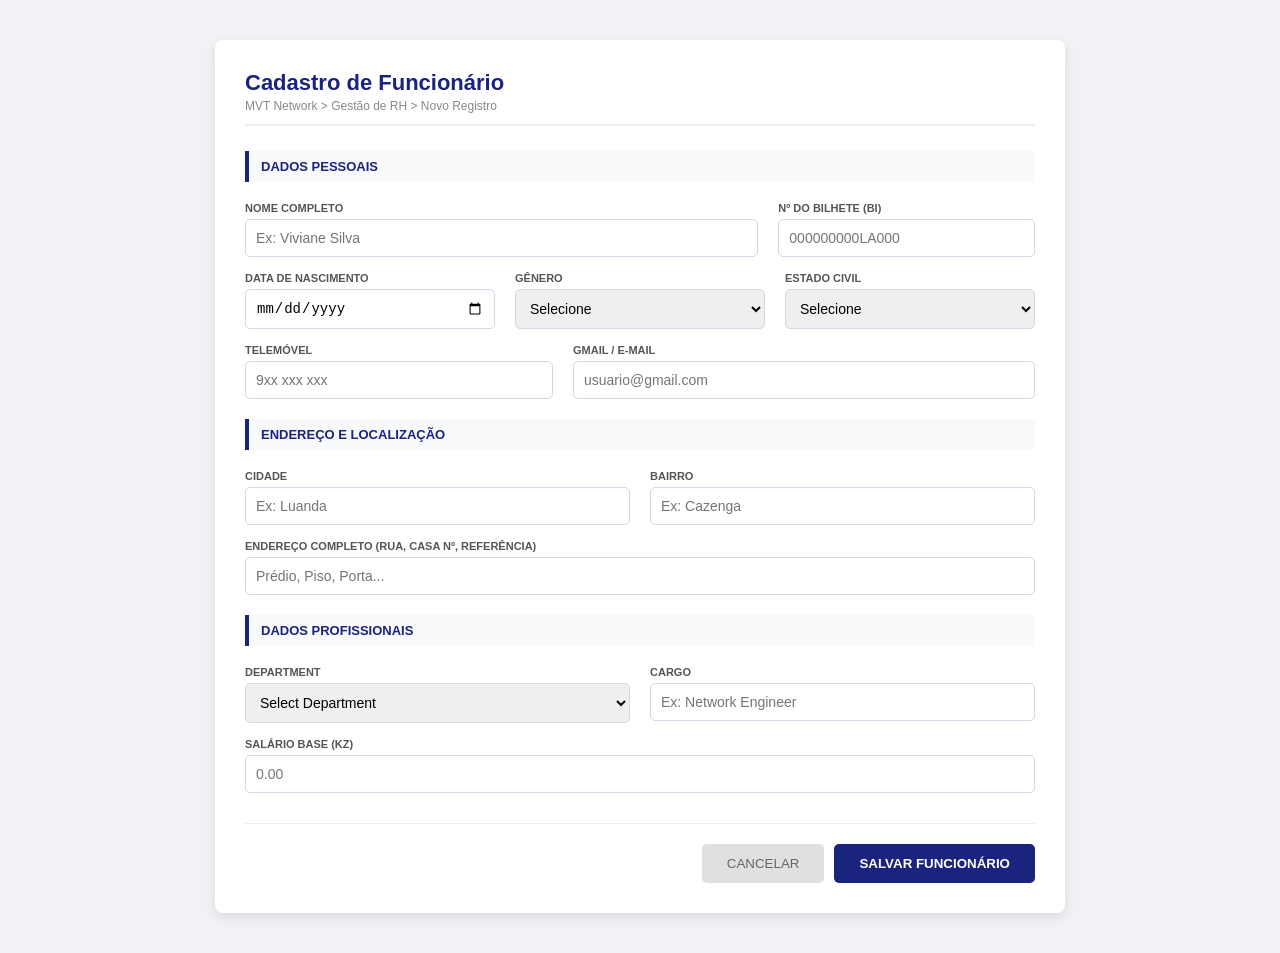
==== DESENVOLVIMENTO_WEB/HTML/cadastro.html @ 9e67fe34 "primeira versão do projecto" ====
<!DOCTYPE html>
<html lang="pt">
<head>
    <meta charset="UTF-8">
    <meta name="viewport" content="width=device-width, initial-scale=1.0">
    <title>MVT Network - Cadastro</title>
    <link rel="stylesheet" href="../CSS/Cadastro.css">
</head>
<body>

    <div class="main-container">
        <header>
            <h1>Cadastro de Funcionário</h1>
            <span>MVT Network > Gestão de RH > Novo Registro</span>
        </header>

        <form>
            <div class="form-section">
                <div class="section-title">DADOS PESSOAIS</div>
                
                <div class="row">
                    <div class="field" style="flex: 2;">
                        <label>Nome Completo</label>
                        <input type="text" placeholder="Ex: Viviane Silva" required>
                    </div>
                    <div class="field">
                        <label>Nº do Bilhete (BI)</label>
                        <input type="text" placeholder="000000000LA000" required>
                    </div>
                </div>

                <div class="row">
                    <div class="field">
                        <label>Data de Nascimento</label>
                        <input type="date" required>
                    </div>
                    <div class="field">
                        <label>Gênero</label>
                        <select required>
                            <option value="" disabled selected>Selecione</option>
                            <option value="F">Feminino</option>
                            <option value="M">Masculino</option>
                        </select>
                    </div>
                    <div class="field">
                        <label>Estado Civil</label>
                        <select required>
                            <option value="" disabled selected>Selecione</option>
                            <option value="S">Solteiro(a)</option>
                            <option value="C">Casado(a)</option>
                        </select>
                    </div>
                </div>

                <div class="row">
                    <div class="field">
                        <label>Telemóvel</label>
                        <input type="tel" placeholder="9xx xxx xxx" required>
                    </div>
                    <div class="field" style="flex: 1.5;">
                        <label>Gmail / E-mail</label>
                        <input type="email" placeholder="usuario@gmail.com" required>
                    </div>
                </div>
            </div>

            <div class="form-section">
                <div class="section-title">ENDEREÇO E LOCALIZAÇÃO</div>
                <div class="row">
                    <div class="field">
                        <label>Cidade</label>
                        <input type="text" placeholder="Ex: Luanda" required>
                    </div>
                    <div class="field">
                        <label>Bairro</label>
                        <input type="text" placeholder="Ex: Cazenga" required>
                    </div>
                </div>
                <div class="row">
                    <div class="field">
                        <label>Endereço Completo (Rua, Casa nº, Referência)</label>
                        <input type="text" placeholder="Prédio, Piso, Porta..." required>
                    </div>
                </div>
            </div>

            <div class="form-section">
                <div class="section-title">DADOS PROFISSIONAIS</div>
                <div class="row">
                    <div class="field">
                        <label>Department</label>
                        <select required>
                            <option value="" disabled selected>Select Department</option>
                            <option value="infra">IT Infrastructure</option>
                            <option value="cyber">Cybersecurity</option>
                            <option value="dev">Software Development</option>
                            <option value="hr">Human Resources</option>
                        </select>
                    </div>
                    <div class="field">
                        <label>Cargo</label>
                        <input type="text" placeholder="Ex: Network Engineer" required>
                    </div>
                </div>
                <div class="field">
                    <label for="">Salário Base (KZ)</label>
                    <input type="number" placeholder="0.00" step="0.01" required>
                </div>
            </div>

            <div class="actions">
                <button type="button" class="btn-cancel">CANCELAR</button>
                <button type="submit" class="btn-save">SALVAR FUNCIONÁRIO</button>
            </div>
        </form>
    </div>

</body>
</html>
---- DESENVOLVIMENTO_WEB/CSS/Cadastro.css ----
* {
    margin: 0;
    padding: 0;
    box-sizing: border-box;
}

body {
    font-family: 'Segoe UI', sans-serif;
    background-color: #f0f2f5; 
    padding: 40px 20px;
    display: flex;
    justify-content: center;
}

.main-container {
    background-color: #ffffff;
    width: 100%;
    max-width: 850px; 
    padding: 30px;
    border-radius: 8px;
    box-shadow: 0 4px 12px rgba(0,0,0,0.1);
}

header {
    margin-bottom: 25px;
    border-bottom: 2px solid #eee;
    padding-bottom: 10px;
}

h1 {
    color: #1a237e; 
    font-size: 22px;
}

header span {
    color: #888;
    font-size: 12px;
}

.section-title {
    background-color: #f8f9fa;
    padding: 8px 12px;
    color: #1a237e;
    font-weight: bold;
    font-size: 13px;
    margin: 20px 0;
    border-left: 4px solid #1a237e;
}


.row {
    display: flex;
    gap: 20px;
    margin-bottom: 15px;
}

.field {
    flex: 1; /* Faz os campos dividirem a linha igualmente */
    display: flex;
    flex-direction: column;
}

label {
    font-size: 11px;
    font-weight: bold;
    color: #555;
    margin-bottom: 5px;
    text-transform: uppercase;
}

input, select {
    padding: 10px;
    border: 1px solid #d1d9e6;
    border-radius: 5px;
    font-size: 14px;
    outline: none;
}

input:focus {
    border-color: #1a237e;
}


.actions {
    display: flex;
    justify-content: flex-end;
    gap: 10px;
    margin-top: 30px;
    padding-top: 20px;
    border-top: 1px solid #eee;
}

.btn-save {
    background-color: #1a237e;
    color: white;
    border: none;
    padding: 12px 25px;
    border-radius: 5px;
    font-weight: bold;
    cursor: pointer;
}

.btn-cancel {
    background-color: #e0e0e0;
    color: #666;
    border: none;
    padding: 12px 25px;
    border-radius: 5px;
    cursor: pointer;
}
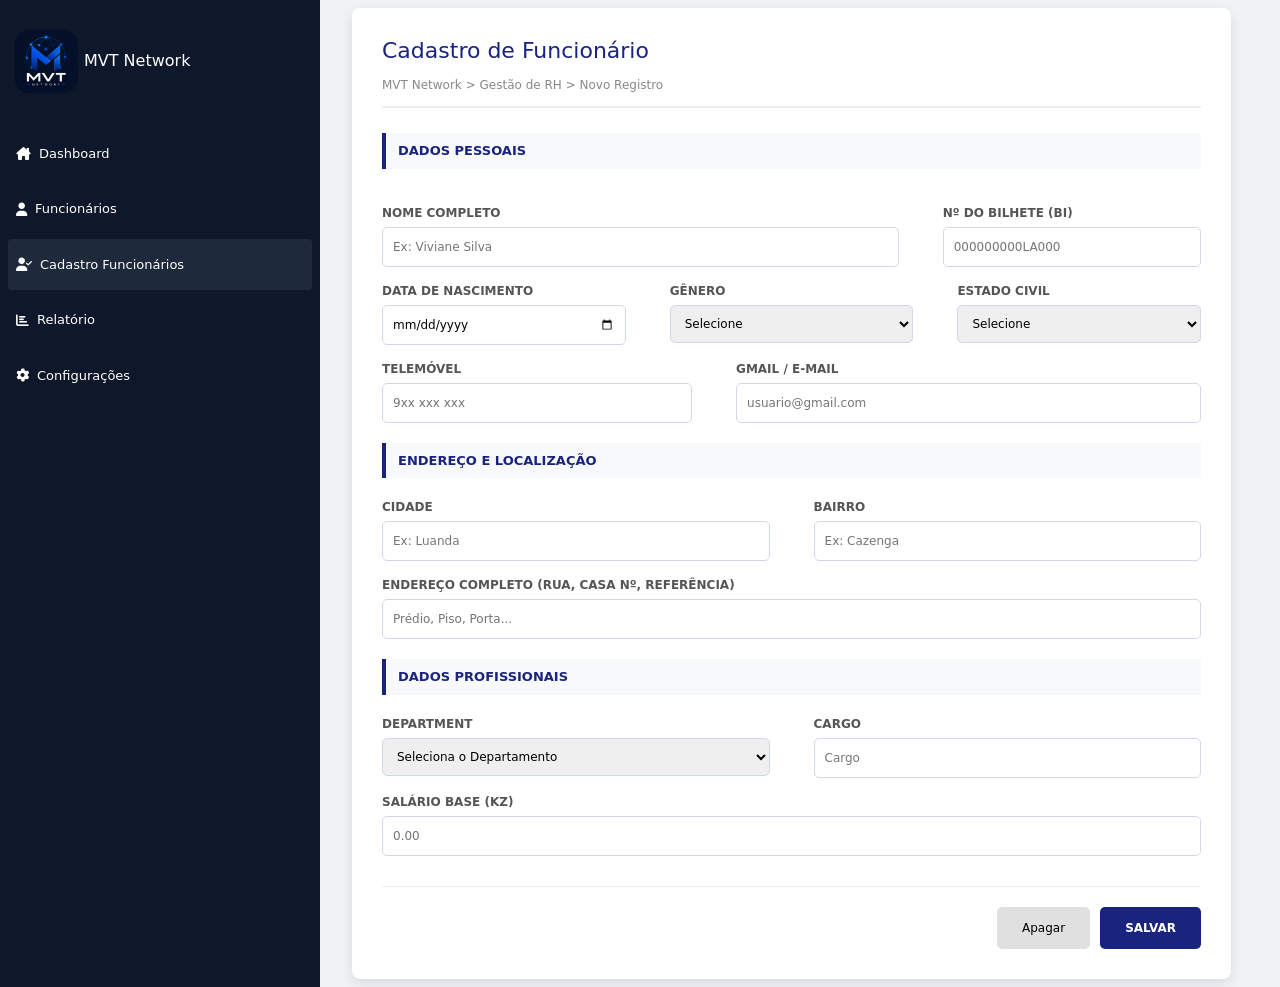
==== commit d95f8ce1: "adicionada exibicao na tabela" ====
--- a/DESENVOLVIMENTO_WEB/HTML/cadastro.html
+++ b/DESENVOLVIMENTO_WEB/HTML/cadastro.html
@@ -1,119 +1,158 @@
 <!DOCTYPE html>
 <html lang="pt">
+
 <head>
     <meta charset="UTF-8">
     <meta name="viewport" content="width=device-width, initial-scale=1.0">
     <title>MVT Network - Cadastro</title>
+    <link
+        href="https://fonts.googleapis.com/css2?family=Inter:ital,opsz,wght@0,14..32,100..900;1,14..32,100..900&display=swap"
+        rel="stylesheet">
+    <link
+        href="https://fonts.googleapis.com/css2?family=Inter:ital,opsz,wght@0,14..32,100..900;1,14..32,100..900&display=swap"
+        rel="stylesheet">
+    <link href="https://cdn.jsdelivr.net/npm/bootstrap@5.3.8/dist/css/bootstrap.min.css" rel="stylesheet"
+        integrity="sha384-sRIl4kxILFvY47J16cr9ZwB07vP4J8+LH7qKQnuqkuIAvNWLzeN8tE5YBujZqJLB" crossorigin="anonymous">
+    <link rel="stylesheet" href="https://cdn.jsdelivr.net/npm/bootstrap-icons@1.13.1/font/bootstrap-icons.min.css">
+    <link rel="stylesheet" href="https://cdnjs.cloudflare.com/ajax/libs/font-awesome/6.5.1/css/all.min.css">
     <link rel="stylesheet" href="../CSS/Cadastro.css">
 </head>
+
 <body>
+    <div class="row h-100 m-0 p-0" style="width: 100%;">
+        <div class="col-3 side-bar m-0 p-0 px-2 pt-4">
+            <h2 class="text-white fs-6"><img src="../IMG/BackgroundEraser_20260527_082200551.png" alt="logo"
+                    class="img-fluid w-25"><span>MVT Network</span></h2>
+            <ul class="list-unstyled mt-4 pt-1 d-flex flex-column gap-1">
+                <li><a href="dashboard.html" class="focus text-decoration-none text-white fs-6 px-2  py-3 rounded-1 mx-0"><i
+                            class="fa-solid fa-house-chimney"></i><span class="ms-2">Dashboard</span></a></li>
+                <li><a href="Funcionario.html" class="text-decoration-none text-white fs-6 px-2 py-3 rounded-1"><i
+                            class="fa-solid fa-user"></i><span class="ms-2">Funcionários</span></a></li>
+                <li><a href="#" class="text-decoration-none text-white fs-6 px-2 py-3 rounded-1"><i
+                            class="fa-solid fa-user-check"></i><span class="ms-2">Cadastro Funcionários</span></a></li>
+                <li><a href="Relatorio.html" class="text-decoration-none text-white fs-6 px-2 py-3 rounded-1"><i
+                            class="fa-solid fa-chart-bar"></i><span class="ms-2">Relatório</span></a></li>
+                <li><a href="Configuracoes.html" class="text-decoration-none text-white fs-6 px-2 py-3 rounded-1"><i
+                            class="fa-solid fa-gear"></i><span class="ms-2">Configurações</span></a></li>
+            </ul>
+        </div>
+        <div class="col-8">
+            <div class="main-container my-2">
+                <header>
+                    <h1 id="tituloCadastro">Cadastro de Funcionário</h1>
+                    <span>MVT Network > Gestão de RH > Novo Registro</span>
+                </header>
 
-    <div class="main-container">
-        <header>
-            <h1>Cadastro de Funcionário</h1>
-            <span>MVT Network > Gestão de RH > Novo Registro</span>
-        </header>
+                <form id="formulario" action="../HTML/Funcionario.html" method="POST">
+                    <div class="form-section">
+                        <div class="section-title">DADOS PESSOAIS</div>
 
-        <form>
-            <div class="form-section">
-                <div class="section-title">DADOS PESSOAIS</div>
-                
-                <div class="row">
-                    <div class="field" style="flex: 2;">
-                        <label>Nome Completo</label>
-                        <input type="text" placeholder="Ex: Viviane Silva" required>
+                        <div class="row">
+                            <div class="field"><input type="hidden" id="id"></div>
+                        </div>
+                        <div class="row">
+                            <div class="field" style="flex: 2;">
+                                <label>Nome Completo</label>
+                                <input type="text" placeholder="Ex: Viviane Silva" required id="nome">
+                            </div>
+                            <div class="field">
+                                <label>Nº do Bilhete (BI)</label>
+                                <input type="text" placeholder="000000000LA000" required id="bi">
+                            </div>
+                        </div>
+
+                        <div class="row">
+                            <div class="field">
+                                <label>Data de Nascimento</label>
+                                <input type="date" required id="dataNascimento">
+                            </div>
+                            <div class="field">
+                                <label>Gênero</label>
+                                <select required id="genero">
+                                    <option value="" disabled selected>Selecione</option>
+                                    <option value="Femenino">Feminino</option>
+                                    <option value="Masculino">Masculino</option>
+                                </select>
+                            </div>
+                            <div class="field">
+                                <label>Estado Civil</label>
+                                <select required id="estadoCivil">
+                                    <option value="" disabled selected>Selecione</option>
+                                    <option value="Solteiro">Solteiro(a)</option>
+                                    <option value="Casado">Casado(a)</option>
+                                </select>
+                            </div>
+                        </div>
+
+                        <div class="row">
+                            <div class="field">
+                                <label>Telemóvel</label>
+                                <input type="tel" placeholder="9xx xxx xxx" required id="telefone">
+                            </div>
+                            <div class="field" style="flex: 1.5;">
+                                <label>Gmail / E-mail</label>
+                                <input type="email" placeholder="usuario@gmail.com" required id="email">
+                            </div>
+                        </div>
                     </div>
-                    <div class="field">
-                        <label>Nº do Bilhete (BI)</label>
-                        <input type="text" placeholder="000000000LA000" required>
+
+                    <div class="form-section">
+                        <div class="section-title">ENDEREÇO E LOCALIZAÇÃO</div>
+                        <div class="row">
+                            <div class="field">
+                                <label>Cidade</label>
+                                <input type="text" placeholder="Ex: Luanda" required id="cidade">
+                            </div>
+                            <div class="field">
+                                <label>Bairro</label>
+                                <input type="text" placeholder="Ex: Cazenga" required id="bairro">
+                            </div>
+                        </div>
+                        <div class="row">
+                            <div class="field">
+                                <label>Endereço Completo (Rua, Casa nº, Referência)</label>
+                                <input type="text" placeholder="Prédio, Piso, Porta..." required id="endereco">
+                            </div>
+                        </div>
                     </div>
-                </div>
 
-                <div class="row">
-                    <div class="field">
-                        <label>Data de Nascimento</label>
-                        <input type="date" required>
+                    <div class="form-section">
+                        <div class="section-title">DADOS PROFISSIONAIS</div>
+                        <div class="row">
+                            <div class="field">
+                                <label>Department</label>
+                                <select required id="departamento">
+                                    <option value="" disabled selected>Seleciona o Departamento</option>
+                                    <option value="Suporte Técnico">Suporte Técnico</option>
+                                    <option value="Segurança Informática">Segurança Informática</option>
+                                    <option value="Telecomunicações">Telecomunicações</option>
+                                    <option value="Administração de Finanças">Administração de Finanças</option>
+                                    <option value="Recursos Humanos">Recursos Humanos</option>
+                                </select>
+                            </div>
+                            <div class="field">
+                                <label>Cargo</label>
+                                <input type="text" id="cargo" placeholder="Cargo">
+                            </div>
+                        </div>
+                        <div class="field">
+                            <label for="">Salário Base (KZ)</label>
+                            <input type="number" placeholder="0.00" step="0.01" required id="salario">
+                        </div>
                     </div>
-                    <div class="field">
-                        <label>Gênero</label>
-                        <select required>
-                            <option value="" disabled selected>Selecione</option>
-                            <option value="F">Feminino</option>
-                            <option value="M">Masculino</option>
-                        </select>
+
+                    <div class="actions">
+                        <button type="button" class="btn-cancel" id="apagar">Apagar</button>
+                        <button type="submit" class="btn-save" id="save">SALVAR</button>
                     </div>
-                    <div class="field">
-                        <label>Estado Civil</label>
-                        <select required>
-                            <option value="" disabled selected>Selecione</option>
-                            <option value="S">Solteiro(a)</option>
-                            <option value="C">Casado(a)</option>
-                        </select>
-                    </div>
-                </div>
+                </form>
+            </div>
+        </div>
+    </div>
+    <script src="../JS/Cadastro.js"></script>
+    <script src="https://cdn.jsdelivr.net/npm/bootstrap@5.3.8/dist/js/bootstrap.bundle.min.js"
+        integrity="sha384-FKyoEForCGlyvwx9Hj09JcYn3nv7wiPVlz7YYwJrWVcXK/BmnVDxM+D2scQbITxI"
+        crossorigin="anonymous"></script>
+</body>
 
-                <div class="row">
-                    <div class="field">
-                        <label>Telemóvel</label>
-                        <input type="tel" placeholder="9xx xxx xxx" required>
-                    </div>
-                    <div class="field" style="flex: 1.5;">
-                        <label>Gmail / E-mail</label>
-                        <input type="email" placeholder="usuario@gmail.com" required>
-                    </div>
-                </div>
-            </div>
-
-            <div class="form-section">
-                <div class="section-title">ENDEREÇO E LOCALIZAÇÃO</div>
-                <div class="row">
-                    <div class="field">
-                        <label>Cidade</label>
-                        <input type="text" placeholder="Ex: Luanda" required>
-                    </div>
-                    <div class="field">
-                        <label>Bairro</label>
-                        <input type="text" placeholder="Ex: Cazenga" required>
-                    </div>
-                </div>
-                <div class="row">
-                    <div class="field">
-                        <label>Endereço Completo (Rua, Casa nº, Referência)</label>
-                        <input type="text" placeholder="Prédio, Piso, Porta..." required>
-                    </div>
-                </div>
-            </div>
-
-            <div class="form-section">
-                <div class="section-title">DADOS PROFISSIONAIS</div>
-                <div class="row">
-                    <div class="field">
-                        <label>Department</label>
-                        <select required>
-                            <option value="" disabled selected>Select Department</option>
-                            <option value="infra">IT Infrastructure</option>
-                            <option value="cyber">Cybersecurity</option>
-                            <option value="dev">Software Development</option>
-                            <option value="hr">Human Resources</option>
-                        </select>
-                    </div>
-                    <div class="field">
-                        <label>Cargo</label>
-                        <input type="text" placeholder="Ex: Network Engineer" required>
-                    </div>
-                </div>
-                <div class="field">
-                    <label for="">Salário Base (KZ)</label>
-                    <input type="number" placeholder="0.00" step="0.01" required>
-                </div>
-            </div>
-
-            <div class="actions">
-                <button type="button" class="btn-cancel">CANCELAR</button>
-                <button type="submit" class="btn-save">SALVAR FUNCIONÁRIO</button>
-            </div>
-        </form>
-    </div>
-
-</body>
 </html>
--- a/DESENVOLVIMENTO_WEB/CSS/Cadastro.css
+++ b/DESENVOLVIMENTO_WEB/CSS/Cadastro.css
@@ -1,24 +1,43 @@
-* {
-    margin: 0;
-    padding: 0;
-    box-sizing: border-box;
+@import url('https://fonts.googleapis.com/css2?family=Dosis:wght@200..800&display=swap');
+.field {
+    font-size: 12px !important;
 }
-
 body {
-    font-family: 'Segoe UI', sans-serif;
-    background-color: #f0f2f5; 
-    padding: 40px 20px;
+    background-color: #f0f2f5;
     display: flex;
     justify-content: center;
 }
 
+.side-bar {
+    background-color: #0f172a;
+}
+
+.side-bar li a {
+    display: inline-block;
+    width: 100% !important;
+    display: flex;
+    align-items: center;
+}
+
+.side-bar li a[href="#"] {
+    background-color: #1e293b;
+}
+
+.side-bar li a i,
+.side-bar li a span {
+    font-size: 13px !important;
+}
+
+.side-bar li a:hover {
+    background-color: #1e293b;
+}
+
 .main-container {
     background-color: #ffffff;
-    width: 100%;
-    max-width: 850px; 
     padding: 30px;
     border-radius: 8px;
-    box-shadow: 0 4px 12px rgba(0,0,0,0.1);
+    box-shadow: 0 4px 12px rgba(0, 0, 0, 0.1);
+    width: 106%;
 }
 
 header {
@@ -28,7 +47,7 @@
 }
 
 h1 {
-    color: #1a237e; 
+    color: #1a237e;
     font-size: 22px;
 }
 
@@ -36,7 +55,9 @@
     color: #888;
     font-size: 12px;
 }
-
+label,input, select,button{
+    font-size: 12px !important;
+}
 .section-title {
     background-color: #f8f9fa;
     padding: 8px 12px;
@@ -55,7 +76,7 @@
 }
 
 .field {
-    flex: 1; /* Faz os campos dividirem a linha igualmente */
+    flex: 1;
     display: flex;
     flex-direction: column;
 }
@@ -68,7 +89,8 @@
     text-transform: uppercase;
 }
 
-input, select {
+input,
+select {
     padding: 10px;
     border: 1px solid #d1d9e6;
     border-radius: 5px;
@@ -99,12 +121,17 @@
     font-weight: bold;
     cursor: pointer;
 }
-
+.btn-save:hover{
+    background-color: #091058;
+}
 .btn-cancel {
     background-color: #e0e0e0;
-    color: #666;
+    color: black;
     border: none;
     padding: 12px 25px;
     border-radius: 5px;
     cursor: pointer;
-}+}
+.btn-cancel:hover{
+    background-color: #afaeae;
+}
